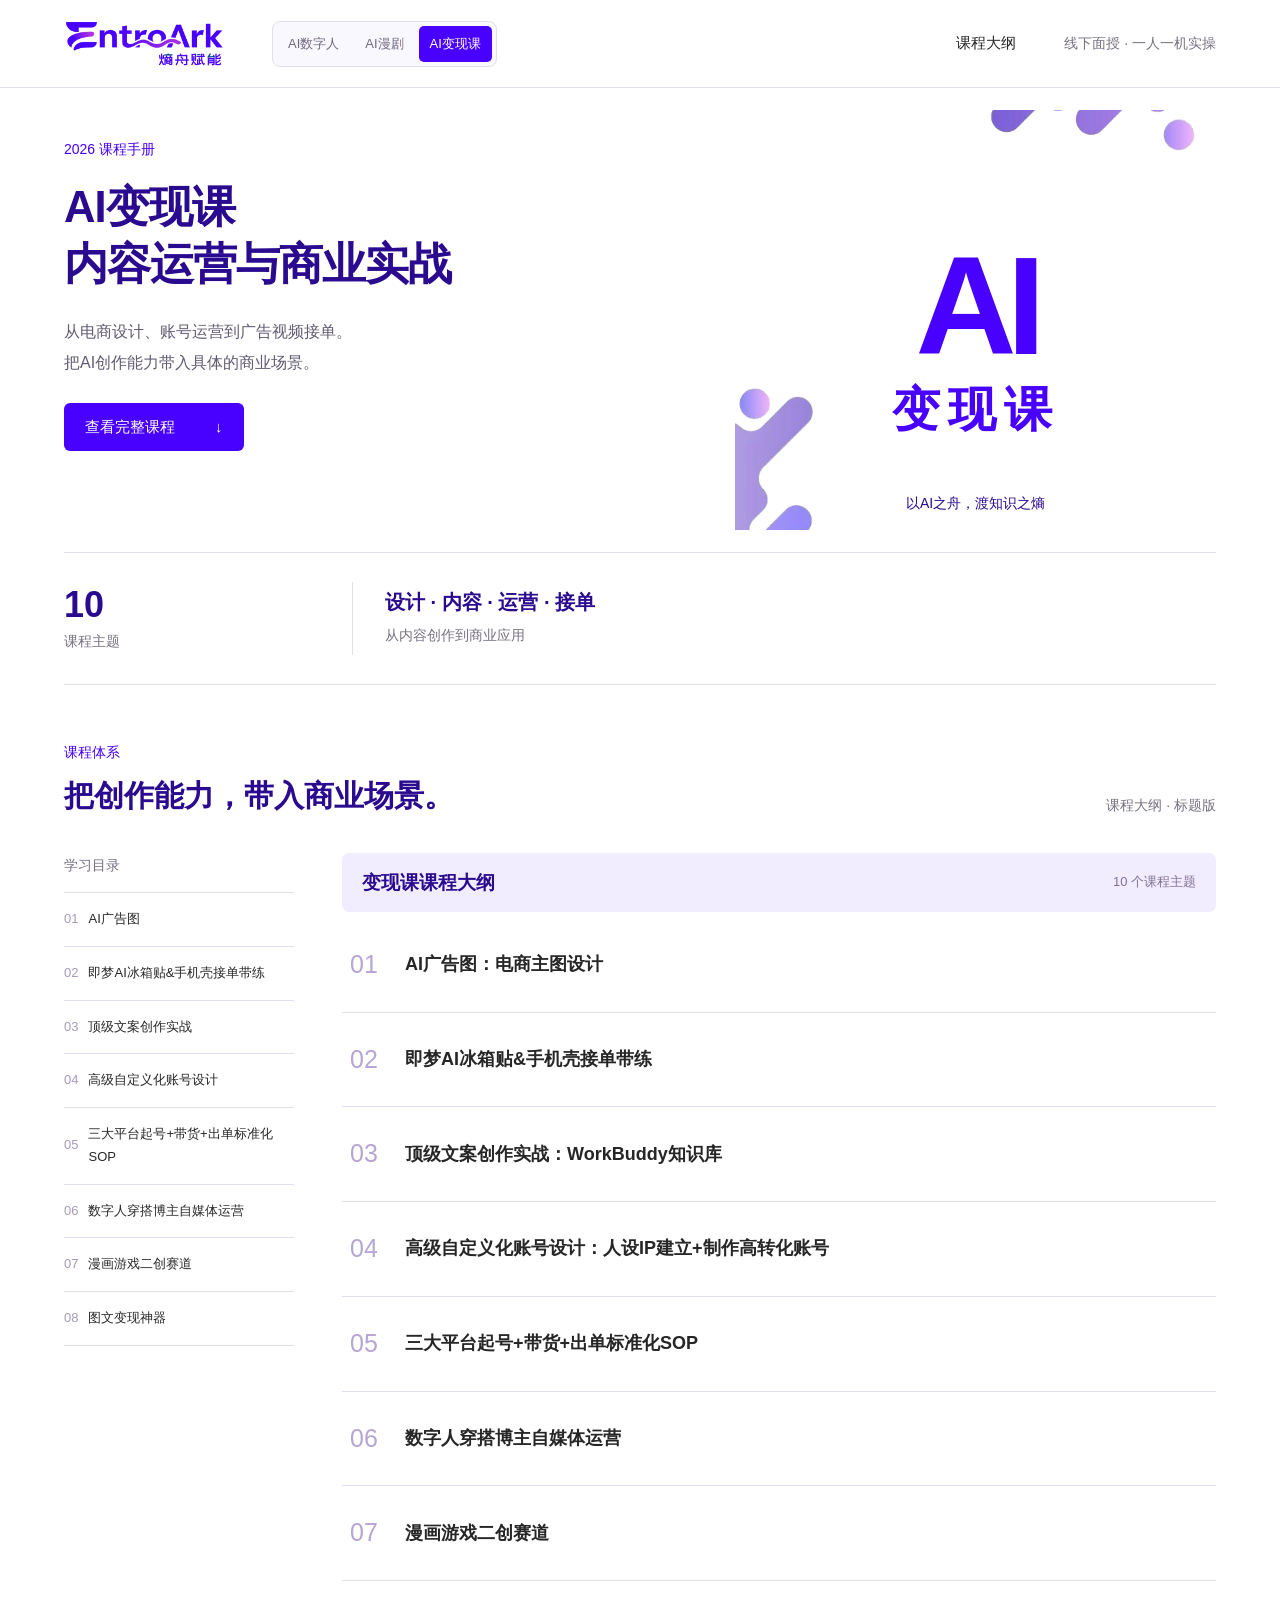
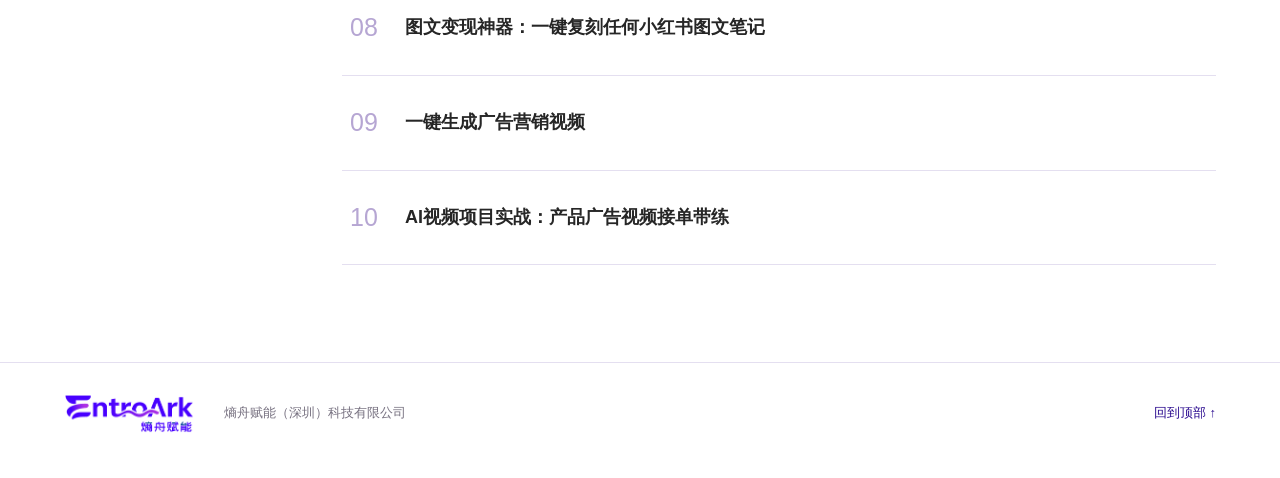
==== bianxian.html @ c5e10d97 "Add AI monetization course outline and navigation" ====
<!doctype html>
<html lang="zh-CN">
<head>
  <meta charset="utf-8">
  <meta name="viewport" content="width=device-width,initial-scale=1">
  <title>AI变现课课程大纲 · 熵舟赋能</title>
  <meta name="description" content="熵舟赋能AI变现课课程大纲，涵盖电商设计、账号运营、图文内容和广告视频接单实战。">
  <link rel="icon" href="data:image/svg+xml,%3Csvg xmlns='http://www.w3.org/2000/svg' viewBox='0 0 32 32'%3E%3Crect width='32' height='32' rx='8' fill='%234800ff'/%3E%3Cpath d='M8 8h16v4H12v3h10v4H12v3h12v4H8z' fill='white'/%3E%3C/svg%3E">
  <link rel="stylesheet" href="style.css?v=20260918-op">
</head>
<body class="monetize-page">
  <header class="topbar">
    <a class="brand" href="#top" aria-label="熵舟赋能首页"><img src="logo.png" alt="EntroArk 熵舟赋能"></a>
    <nav class="course-switcher" aria-label="课程切换"><a href="index.html">AI数字人</a><a href="manju.html">AI漫剧</a><a href="bianxian.html" aria-current="page">AI变现课</a></nav>
    <nav class="page-nav" aria-label="本页导航"><a href="#curriculum">课程大纲</a></nav>
    <span class="top-note">线下面授 · 一人一机实操</span>
  </header>

  <main id="top">
    <section class="hero">
      <div class="hero-copy">
        <p class="edition">2026 课程手册</p>
        <h1>AI变现课<br>内容运营与商业实战</h1>
        <p class="intro">从电商设计、账号运营到广告视频接单。<br>把AI创作能力带入具体的商业场景。</p>
        <a class="primary" href="#curriculum">查看完整课程 <span aria-hidden="true">↓</span></a>
      </div>
      <div class="hero-art">
        <img src="brand-art.png" alt="" class="art">
        <div class="type-art" aria-hidden="true">AI<span>变现课</span></div>
        <span class="art-caption">以AI之舟，渡知识之熵</span>
      </div>
    </section>

    <div class="facts monetization-facts"><div><b>10</b><span>课程主题</span></div><div class="fact-text"><b>设计 · 内容 · 运营 · 接单</b><span>从内容创作到商业应用</span></div></div>
    <section id="curriculum" class="curriculum">
      <div class="section-title"><div><p class="eyebrow">课程体系</p><h2>把创作能力，带入商业场景。</h2></div><span class="outline-status">课程大纲 · 标题版</span></div>
      <div class="curriculum-layout"><aside><p>学习目录</p><nav aria-label="变现课目录"><a href="#monetize-lesson-1"><span>01</span>AI广告图</a><a href="#monetize-lesson-2"><span>02</span>即梦AI冰箱贴&amp;手机壳接单带练</a><a href="#monetize-lesson-3"><span>03</span>顶级文案创作实战</a><a href="#monetize-lesson-4"><span>04</span>高级自定义化账号设计</a><a href="#monetize-lesson-5"><span>05</span>三大平台起号+带货+出单标准化SOP</a><a href="#monetize-lesson-6"><span>06</span>数字人穿搭博主自媒体运营</a><a href="#monetize-lesson-7"><span>07</span>漫画游戏二创赛道</a><a href="#monetize-lesson-8"><span>08</span>图文变现神器</a><a href="#monetize-lesson-9"><span>09</span>一键生成广告营销视频</a><a href="#monetize-lesson-10"><span>10</span>AI视频项目实战</a></nav><div class="side-note"><b>AI商业应用实战</b><p>电商视觉、自媒体运营、图文与视频内容制作。</p></div></aside>
      <div class="lessons"><section class="course-group"><header class="group-heading"><h3>变现课课程大纲</h3><span>10 个课程主题</span></header><article class="lesson title-lesson" id="monetize-lesson-1"><span class="lesson-number">01</span><h3>AI广告图：电商主图设计</h3></article><article class="lesson title-lesson" id="monetize-lesson-2"><span class="lesson-number">02</span><h3>即梦AI冰箱贴&amp;手机壳接单带练</h3></article><article class="lesson title-lesson" id="monetize-lesson-3"><span class="lesson-number">03</span><h3>顶级文案创作实战：WorkBuddy知识库</h3></article><article class="lesson title-lesson" id="monetize-lesson-4"><span class="lesson-number">04</span><h3>高级自定义化账号设计：人设IP建立+制作高转化账号</h3></article><article class="lesson title-lesson" id="monetize-lesson-5"><span class="lesson-number">05</span><h3>三大平台起号+带货+出单标准化SOP</h3></article><article class="lesson title-lesson" id="monetize-lesson-6"><span class="lesson-number">06</span><h3>数字人穿搭博主自媒体运营</h3></article><article class="lesson title-lesson" id="monetize-lesson-7"><span class="lesson-number">07</span><h3>漫画游戏二创赛道</h3></article><article class="lesson title-lesson" id="monetize-lesson-8"><span class="lesson-number">08</span><h3>图文变现神器：一键复刻任何小红书图文笔记</h3></article><article class="lesson title-lesson" id="monetize-lesson-9"><span class="lesson-number">09</span><h3>一键生成广告营销视频</h3></article><article class="lesson title-lesson" id="monetize-lesson-10"><span class="lesson-number">10</span><h3>AI视频项目实战：产品广告视频接单带练</h3></article></section></div></div>
    </section>
  </main>

  <footer><img src="logo.png" alt="熵舟赋能"><p>熵舟赋能（深圳）科技有限公司</p><a href="#top">回到顶部 ↑</a></footer>
<script src="manju.js?v=20260920-20"></script>
</body>
</html>
---- style.css ----
:root{--purple:#4800ff;--ink:#2a0a8f;--text:#262626;--muted:#777180;--line:#e4dff0;--pale:#faf8ff;--soft:#f1edff}
*{box-sizing:border-box}
html{scroll-behavior:smooth;scroll-padding-top:100px}
body{margin:0;color:var(--text);font:16px/1.75 'Microsoft YaHei','PingFang SC',sans-serif;background:#fff}
a{color:inherit;text-decoration:none}
button{font:inherit;cursor:pointer}
a:focus-visible,button:focus-visible,summary:focus-visible{outline:3px solid #8a5cff;outline-offset:5px}
.topbar{height:88px;display:flex;align-items:center;gap:48px;padding:0 max(5vw,24px);border-bottom:1px solid var(--line);background:white}
.brand img{width:160px;display:block}
.topbar nav{display:flex;font-size:15px}
.topbar nav a:hover{color:var(--purple)}
.topbar .course-switcher{gap:4px;padding:4px;border:1px solid var(--line);border-radius:8px;background:var(--pale)}
.topbar .course-switcher a{padding:5px 11px;border-radius:5px;color:#71677e;font-size:13px;line-height:1.5;white-space:nowrap}
.topbar .course-switcher a[aria-current="page"]{background:var(--purple);color:#fff}
.topbar .course-switcher a[aria-current="page"]:hover{color:#fff;background:var(--ink)}
.topbar .page-nav{gap:26px;margin-left:auto}
.top-note{color:var(--muted);font-size:14px}
main,footer{max-width:1440px;margin:auto}
.hero{display:grid;grid-template-columns:1.3fr 1fr;min-height:465px;margin:0 5%;border-bottom:1px solid var(--line)}
.hero-copy{padding:49px 0 42px;position:relative;z-index:1}
.edition{color:var(--purple);margin:0 0 17px;font-size:14px}
.hero h1{font-size:clamp(32px,3.4vw,51px);line-height:1.32;letter-spacing:-1px;color:var(--ink);margin:0 0 24px;font-weight:800}
.intro{color:#625b71;line-height:1.9;margin-bottom:25px}
.primary{display:inline-flex;align-items:center;gap:40px;background:var(--purple);color:white;padding:11px 21px;border-radius:6px;font-size:15px}
.primary:hover{background:var(--ink)}
.hero-art{position:relative;overflow:hidden;margin:22px 0 22px 20px;background:white}
.art{width:100%;height:100%;position:absolute;object-fit:cover;object-position:center 35%;opacity:.65}
.type-art{position:absolute;inset:30px 0 0;display:flex;flex-direction:column;align-items:center;justify-content:center;font-size:140px;line-height:.98;font-weight:900;color:var(--purple);letter-spacing:-10px}
.type-art span{font-size:48px;letter-spacing:8px;margin-top:12px}
.art-caption{position:absolute;bottom:15px;left:0;right:0;text-align:center;color:var(--ink);font-size:14px}
.facts{margin:0 5%;padding:29px 0;display:grid;grid-template-columns:1fr 1fr 1fr 2fr;border-bottom:1px solid var(--line)}
.facts>div{padding-left:32px;border-left:1px solid var(--line)}
.facts>div:first-child{padding-left:0;border:0}
.facts b{display:block;color:var(--ink);font-size:36px;line-height:1.25}
.facts b small{font-size:14px;font-weight:400;margin-left:7px}
.facts span{color:var(--muted);font-size:14px}
.facts .fact-text{display:flex;flex-direction:column;justify-content:center}
.facts .fact-text b{font-size:20px;margin-bottom:8px}
.curriculum{padding:55px 5% 65px}
.section-title{display:flex;justify-content:space-between;align-items:flex-end;margin-bottom:35px;gap:20px}
.eyebrow{font-size:14px;color:var(--purple);margin:0 0 8px}
h2{font-size:30px;line-height:1.5;margin:0;color:var(--ink)}
#expand{background:#fff;border:1px solid #d6cbe8;border-radius:6px;font-size:14px;color:var(--ink);padding:9px 16px;white-space:nowrap}
.curriculum-layout{display:grid;grid-template-columns:230px 1fr;gap:48px}
aside{align-self:start;position:sticky;top:30px}
aside>p{font-size:14px;color:var(--muted);margin:0 0 15px}
aside nav{display:flex;flex-direction:column;border-top:1px solid var(--line)}
aside nav a{display:flex;align-items:center;gap:14px;padding:15px 0;border-bottom:1px solid var(--line);font-size:15px}
aside nav a span{font-size:13px;color:#a69ab8}
aside nav a small{margin-left:auto;color:#8b809b;font-size:12px}
aside nav a:hover,aside nav a.active{color:var(--purple)}
.side-note{margin-top:30px;background:var(--pale);padding:20px;border-left:3px solid #c9b8ff}
.side-note b{font-size:14px;color:var(--ink)}
.side-note p{font-size:14px;color:var(--muted);margin:8px 0 0}
.course-group{margin-bottom:32px;scroll-margin-top:24px}
.group-heading{display:flex;align-items:center;justify-content:space-between;gap:15px;padding:13px 20px;background:var(--soft);border-radius:7px;margin-bottom:6px}
.group-heading h3{font-size:19px;color:var(--ink);margin:0}
.group-heading>span{font-size:13px;color:#817392}
.lesson{border-bottom:1px solid var(--line)}
summary{display:flex;align-items:center;gap:20px;list-style:none;cursor:pointer;padding:23px 8px}
summary::-webkit-details-marker{display:none}
.lesson-number{font-size:25px;color:#b6a6d3;font-weight:500;min-width:35px}
.lesson-heading{flex:1}
.lesson-heading small{display:block;color:#82798e;font-size:12px;line-height:1.3;margin-bottom:6px}
.lesson-heading strong{font-size:18px;font-weight:600;line-height:1.5}
.duration{font-size:13px;color:#8c8297;white-space:nowrap}
.plus{position:relative;width:18px;height:18px;margin-left:8px;flex-shrink:0}
.plus:before,.plus:after{content:'';position:absolute;background:var(--purple);top:8px;left:3px;width:12px;height:1.5px}
.plus:after{transform:rotate(90deg)}
details[open] .plus:after{transform:rotate(0)}
details[open] .lesson-heading strong,summary:hover .lesson-heading strong{color:var(--purple)}
.lesson-body{padding:0 20px 25px 64px;display:grid;grid-template-columns:1.25fr 1fr;gap:30px}
.lesson-body h4{font-size:14px;color:var(--ink);margin:0 0 10px}
.lesson-body ul{margin:0;padding-left:18px;color:#696172;font-size:15px}
.lesson-body li{margin-bottom:5px}
.lesson-body li::marker{color:#baa8dd}
.practice{border-left:1px solid var(--line);padding-left:24px}
.practice p{font-size:15px;color:#696172;margin:0}
.output{margin-top:20px;background:var(--pale);padding:14px 16px;border-radius:4px}
.output h4{margin-bottom:5px}
.outcomes{margin:0 5% 65px;background:var(--ink);color:white;display:grid;grid-template-columns:1fr 1fr;gap:40px;padding:46px;border-radius:9px}
.outcomes h2{color:white}
.outcomes .eyebrow{color:#c9b8ff}
.outcomes>div>p:last-child{color:#d3c6ef;max-width:330px;font-size:15px}
.outcome-list>div{display:flex;align-items:flex-start;gap:20px;padding:17px 0;border-bottom:1px solid #6046a6}
.outcome-list>div:first-child{padding-top:0}
.outcome-list>div:last-child{border:0}
.outcome-list span{color:#b6a0ed;font-size:14px;padding-top:3px}
.outcome-list p{margin:0}
.outcome-list strong{display:block;font-size:18px;font-weight:500}
.outcome-list small{display:block;font-size:14px;color:#d3c6ef;margin-top:5px}
footer{padding:26px 5% 40px;border-top:1px solid var(--line);display:flex;align-items:center;gap:30px;font-size:13px;color:var(--muted)}
footer img{width:130px}
footer a{margin-left:auto;color:var(--ink)}
@media(min-width:1600px){.hero h1{font-size:51px}
}
@media(max-width:900px){.top-note{display:none}
.hero{grid-template-columns:1.5fr 1fr}
.type-art{font-size:110px}
.type-art span{font-size:32px}
.curriculum-layout{grid-template-columns:180px 1fr;gap:24px}
.lesson-body{grid-template-columns:1fr;padding-left:20px;gap:22px}
.practice{border-left:0;padding-left:0}
.facts .fact-text b{font-size:16px}
.outcomes{padding:30px;gap:25px}
}
@media(max-width:640px){.topbar{height:72px;padding:0 20px;gap:15px}
.brand img{width:122px}
.topbar .page-nav{display:none}
.topbar .course-switcher{margin-left:auto}
.topbar .course-switcher a{padding:5px 8px;font-size:12px}
.hero{display:block;min-height:auto;margin:0 20px}
.hero-copy{padding:32px 0}
.hero h1{font-size:32px;letter-spacing:-.5px}
.intro{font-size:14px}
.hero-art{display:none}
.facts{margin:0 20px;grid-template-columns:repeat(3,1fr);padding:22px 0;gap:20px 0}
.facts>div{padding-left:18px}
.facts b{font-size:30px}
.facts>div.fact-text{grid-column:1/-1;border:0;padding:12px 0 0;border-top:1px solid var(--line)}
.curriculum{padding:35px 20px}
.section-title{align-items:flex-start;gap:15px}
.section-title h2{font-size:23px}
#expand{font-size:12px;padding:7px 9px;margin-top:35px}
.curriculum-layout{display:block}
aside{position:static;margin-bottom:25px}
aside>p,.side-note{display:none}
aside nav{display:flex;flex-direction:row;overflow-x:auto;gap:16px;padding-bottom:6px}
aside nav a{white-space:nowrap;gap:5px;font-size:13px;padding:10px 0}
aside nav a small{display:none}
.group-heading{padding:12px}
.group-heading h3{font-size:17px}
.group-heading>span{font-size:12px}
summary{gap:12px;padding:20px 1px}
.lesson-number{font-size:21px;min-width:26px}
.lesson-heading strong{font-size:16px}
.duration{display:none}
.lesson-body{padding:0 8px 23px 38px}
.outcomes{margin:0 20px 35px;display:block;padding:26px}
.outcomes h2{font-size:27px}
.outcome-list{margin-top:30px}
footer{padding:25px 20px;flex-wrap:wrap;gap:12px}
footer p{font-size:12px}
footer a{font-size:12px}
footer img{width:110px}
}
@media(prefers-reduced-motion:reduce){html{scroll-behavior:auto}
}
@media print{.topbar nav,.top-note,#expand,aside,.primary,footer a{display:none}
.hero-art{display:none}
.hero{display:block;min-height:auto}
.hero-copy{padding:20px 0}
.hero h1{font-size:30px}
.curriculum-layout{display:block}
.lesson{break-inside:avoid}
.lesson-body{display:grid}
.outcomes{break-inside:avoid}
.curriculum{padding-top:25px}
}

#lesson-13[open]{margin:16px 0 28px;border:1px solid #d9ccf5;background:#fcfbff;box-shadow:0 18px 50px rgba(42,10,143,.08)}
#lesson-13>summary{padding-left:18px;padding-right:18px;background:#f3efff}
.mv-lesson-body{display:block;padding:0 18px 30px}
.mv-feature{display:grid;grid-template-columns:minmax(0,1.45fr) minmax(280px,.75fr);min-height:430px;background:#160b20;color:#fff;overflow:hidden}
.mv-scene{position:relative;min-height:430px;overflow:hidden;background:#09070a}
.mv-stage{width:100%;height:100%;position:absolute;inset:0;object-fit:cover;object-position:center}
.mv-scene:after{content:'';position:absolute;inset:0;background:linear-gradient(90deg,transparent 62%,#160b20 100%)}
.mv-singer{position:absolute;z-index:2;right:4%;bottom:0;width:31%;margin:0;border:1px solid rgba(224,184,92,.75);background:#221127;box-shadow:0 22px 45px rgba(0,0,0,.38)}
.mv-singer img{display:block;width:100%;aspect-ratio:2/3;object-fit:cover;object-position:center 25%}
.mv-singer figcaption{padding:8px 10px;color:#eed9a2;font-size:12px;line-height:1.4}
.mv-feature-copy{display:flex;flex-direction:column;justify-content:center;padding:42px 34px 38px}
.mv-kicker{margin:0 0 12px;color:#e0b85c;font-size:13px}
.mv-feature-copy h4{margin:0 0 18px;color:#fff;font:700 clamp(23px,2.4vw,34px)/1.42 'Microsoft YaHei','PingFang SC',sans-serif}
.mv-feature-copy>p:not(.mv-kicker){margin:0 0 25px;color:#d8cfdc;line-height:1.8}
.mv-goal-grid{display:grid;grid-template-columns:1fr 1fr;border-top:1px solid #4a354f;border-left:1px solid #4a354f}
.mv-goal-grid span{padding:12px;border-right:1px solid #4a354f;border-bottom:1px solid #4a354f;color:#cbbfce;font-size:13px;line-height:1.5}
.mv-goal-grid b{display:block;color:#fff;font-size:14px}
.mv-block{padding:34px 0;border-bottom:1px solid var(--line)}
.mv-block-title{display:flex;align-items:flex-start;gap:18px;margin-bottom:24px}
.mv-block-title>span{min-width:43px;color:#a58732;font:700 15px/1.3 Georgia,serif;border-top:2px solid #c5a248;padding-top:8px}
.mv-block-title h4{margin:0 0 5px;color:var(--ink);font-size:21px}
.mv-block-title p{margin:0;color:#7b7183;font-size:14px}
.mv-video-card{display:grid;grid-template-columns:minmax(0,1.45fr) minmax(280px,.55fr);overflow:hidden;border:1px solid #3a243e;background:#120c16;box-shadow:0 20px 48px rgba(40,12,38,.16)}
.mv-video-frame{position:relative;aspect-ratio:7/4;background:#050406;overflow:hidden}
.mv-video-frame video{display:block;width:100%;height:100%;object-fit:contain;background:#050406}
.mv-video-frame video:focus-visible{outline:3px solid #e0b85c;outline-offset:-5px}
.mv-video-duration{position:absolute;top:14px;right:14px;padding:6px 9px;border:1px solid rgba(238,217,162,.45);background:rgba(16,9,18,.78);color:#f4ddaa;font:700 11px/1 Georgia,serif;letter-spacing:.08em;pointer-events:none}
.mv-video-notes{display:flex;flex-direction:column;justify-content:center;padding:30px 26px 28px;border-left:1px solid #3a243e;background:linear-gradient(145deg,#251128,#130d17)}
.mv-video-eyebrow{margin:0 0 12px;color:#d6ad53;font-size:11px;font-weight:700;letter-spacing:.16em}
.mv-video-notes h5{margin:0 0 14px;color:#fff;font:700 28px/1.25 Georgia,'Songti SC',serif}
.mv-video-notes>p:not(.mv-video-eyebrow){margin:0;color:#d9cedb;font-size:14px;line-height:1.75}
.mv-video-notes ul{margin:18px 0 0;padding:16px 0 0 18px;border-top:1px solid #4a354f;color:#cdbfce;font-size:13px;line-height:1.75}
.mv-steps{display:grid;grid-template-columns:repeat(3,1fr);margin:0;padding:0;border-top:1px solid #d9ccf5;border-left:1px solid #d9ccf5;list-style:none}
.mv-steps li{display:flex;gap:12px;padding:17px 16px;border-right:1px solid #d9ccf5;border-bottom:1px solid #d9ccf5;background:#fff}
.mv-steps b{color:#4800ff;white-space:nowrap;font-size:14px}
.mv-steps span{font-size:14px;color:#5f5667;line-height:1.65}
.mv-asset-grid{display:grid;grid-template-columns:1.25fr .75fr;gap:18px}
.mv-music-card{display:grid;grid-template-columns:220px 1fr;border:1px solid #d9ccf5;background:#fff}
.mv-music-card img{width:100%;height:100%;min-height:260px;object-fit:cover;object-position:center}
.mv-music-card>div{padding:24px}
.mv-music-card h5,.mv-prompt-card h5{margin:0 0 9px;color:var(--ink);font-size:17px}
.mv-music-card p,.mv-prompt-card p{margin:0;color:#625968;font-size:14px;line-height:1.78}
.mv-music-card ul{margin:14px 0 0;padding-left:19px;color:#6d6373;font-size:13px;line-height:1.7}
.mv-prompt-card{padding:24px;background:#2b0d22;color:#fff;border-top:4px solid #c8a24d}
.mv-prompt-card h5{color:#f4ddaa}
.mv-prompt-card h5:not(:first-child){margin-top:25px}
.mv-prompt-card p{color:#e4d7e2}
.mv-prompt-card b{color:#fff}
.mv-links{display:grid;grid-template-columns:repeat(4,1fr);border-top:1px solid #d9ccf5;border-left:1px solid #d9ccf5;margin-bottom:22px}
.mv-links a{padding:15px;border-right:1px solid #d9ccf5;border-bottom:1px solid #d9ccf5;background:#fff}
.mv-links a:hover{background:#f4f0ff}
.mv-links b{display:block;color:var(--ink);font-size:14px}
.mv-links span{display:block;margin-top:4px;color:#82778a;font-size:12px}
.mv-model-wrap{overflow-x:auto;border:1px solid #ded5eb;background:#fff}
.mv-model-table{width:100%;border-collapse:collapse;min-width:690px;font-size:13px}
.mv-model-table th,.mv-model-table td{padding:12px 14px;text-align:left;border-bottom:1px solid #eee8f5}
.mv-model-table th{color:#fff;background:#2a0a8f;font-weight:500}
.mv-model-table td:first-child{color:#2a0a8f;font-weight:600}
.mv-model-table tr:last-child td{border-bottom:0}
.mv-prompt-list{border-top:1px solid #d7c9ed}
.mv-shot-card{border-bottom:1px solid #d7c9ed;background:#fff}
.mv-shot-card>summary{display:flex;align-items:center;justify-content:space-between;gap:18px;padding:15px 14px;min-height:54px}
.mv-shot-card>summary:hover{background:#f7f3ff}
.mv-shot-title{color:#35283f;font-size:14px;font-weight:600}
.mv-shot-plus{position:relative;width:18px;height:18px;flex:0 0 18px}
.mv-shot-plus:before,.mv-shot-plus:after{content:'';position:absolute;left:3px;top:8px;width:12px;height:1.5px;background:#4800ff}
.mv-shot-plus:after{transform:rotate(90deg)}
.mv-shot-card[open] .mv-shot-plus:after{transform:none}
.mv-shot-card[open]>summary{background:#2a0a8f}
.mv-shot-card[open] .mv-shot-title{color:#fff}
.mv-shot-card[open] .mv-shot-plus:before,.mv-shot-card[open] .mv-shot-plus:after{background:#fff}
.mv-shot-content{position:relative;padding:16px;background:#151119}
.mv-shot-content pre{margin:0;padding:42px 18px 20px;max-height:540px;overflow:auto;color:#e7dfeb;background:#151119;font:13px/1.7 Consolas,'SFMono-Regular',monospace;white-space:pre-wrap;overflow-wrap:anywhere}
.mv-copy{position:absolute;z-index:1;right:18px;top:14px;border:1px solid #725b7c;background:#2c2431;color:#fff;padding:6px 10px;font-size:12px}
.mv-copy:hover{background:#4800ff}
.mv-loading{padding:18px;color:#746a7b;background:#fff;margin:0}
.mv-delivery{display:grid;grid-template-columns:1fr 1fr;gap:20px;align-items:start;border-bottom:0;padding-bottom:0}
.mv-delivery>div:first-child{padding:18px;border-left:3px solid #4800ff;background:#f5f1ff}
.mv-delivery h4{font-size:15px;margin:0 0 7px;color:var(--ink)}
.mv-delivery p{margin:0;color:#615768;font-size:14px}
.mv-delivery .output{margin:0;background:#fff5df;border-left:3px solid #c49a35}
.mv-source{grid-column:1/-1;justify-self:end;color:#4800ff;font-size:13px}
.mv-source:hover{text-decoration:underline}

@media(max-width:1000px){
.mv-feature{grid-template-columns:1fr}
.mv-scene{min-height:360px}
.mv-scene:after{background:linear-gradient(0deg,#160b20 0,transparent 30%)}
.mv-feature-copy{padding:28px}
.mv-video-card{grid-template-columns:1fr}
.mv-video-notes{border-left:0;border-top:1px solid #3a243e}
.mv-asset-grid{grid-template-columns:1fr}
.mv-links{grid-template-columns:1fr 1fr}
}
@media(max-width:640px){
#lesson-13[open]{margin:10px -10px 24px}
.mv-lesson-body{padding:0 10px 24px}
.mv-scene{min-height:300px}
.mv-singer{width:36%;right:3%}
.mv-singer figcaption{display:none}
.mv-feature-copy{padding:24px 20px}
.mv-feature-copy h4{font-size:23px}
.mv-goal-grid{grid-template-columns:1fr}
.mv-block{padding:28px 0}
.mv-block-title{gap:12px}
.mv-block-title h4{font-size:19px}
.mv-video-notes{padding:22px 19px}
.mv-video-notes h5{font-size:24px}
.mv-video-duration{top:10px;right:10px}
.mv-steps{grid-template-columns:1fr}
.mv-music-card{grid-template-columns:1fr}
.mv-music-card img{height:165px;min-height:0}
.mv-music-card>div,.mv-prompt-card{padding:19px}
.mv-links{grid-template-columns:1fr}
.mv-shot-card>summary{padding:14px 10px}
.mv-shot-content{padding:10px}
.mv-shot-content pre{padding:44px 6px 12px;font-size:12px;max-height:450px}
.mv-copy{right:12px;top:12px}
.mv-delivery{grid-template-columns:1fr}
.mv-source{grid-column:1}
}
@media print{
#lesson-13[open]{box-shadow:none}
.mv-shot-card{break-inside:avoid}
.mv-shot-content pre{max-height:none}
.mv-copy{display:none}
}

/* Lesson 12 · 风格化热血 Mini OP */
#comic-lesson-12[open]{--op-night:#09101b;--op-panel:#111b2a;--op-blue:#54d9ff;--op-violet:#7866ff;--op-orange:#ff784f;margin:16px 0 28px;border:1px solid #cfd8ed;background:#f8fbff;box-shadow:0 22px 60px rgba(17,39,77,.12)}
#comic-lesson-12>summary{padding-left:18px;padding-right:18px}
#comic-lesson-12[open]>summary{background:linear-gradient(90deg,#eff8ff,#f3efff)}
.op-lesson-body{display:block;padding:0 18px 30px}
.op-feature{position:relative;min-height:500px;overflow:hidden;background:var(--op-night);color:#fff;isolation:isolate}
.op-feature>img{position:absolute;inset:0;width:100%;height:100%;object-fit:cover;object-position:center}
.op-feature-shade{position:absolute;inset:0;background:linear-gradient(90deg,rgba(5,10,19,.96) 0%,rgba(5,10,19,.8) 38%,rgba(5,10,19,.18) 70%,rgba(5,10,19,.03) 100%)}
.op-feature-shade:after{content:'';position:absolute;inset:0;background:linear-gradient(rgba(84,217,255,.08) 1px,transparent 1px),linear-gradient(90deg,rgba(84,217,255,.08) 1px,transparent 1px);background-size:48px 48px;mask-image:linear-gradient(90deg,#000,transparent 66%)}
.op-feature-copy{position:relative;z-index:1;width:min(520px,58%);padding:55px 48px}
.op-kicker,.op-label{margin:0 0 12px;color:var(--op-blue);font-size:11px;font-weight:800;letter-spacing:.18em}
.op-feature-copy h4{margin:0 0 18px;color:#fff;font:900 clamp(34px,4.5vw,58px)/1.05 'Microsoft YaHei','PingFang SC',sans-serif;letter-spacing:-.04em}
.op-feature-copy>p:not(.op-kicker){margin:0;max-width:470px;color:#dbe5f2;font-size:15px;line-height:1.8}
.op-specs{display:grid;grid-template-columns:repeat(4,1fr);margin-top:32px;border-top:1px solid rgba(84,217,255,.3);border-left:1px solid rgba(84,217,255,.3)}
.op-specs span{padding:12px;border-right:1px solid rgba(84,217,255,.3);border-bottom:1px solid rgba(84,217,255,.3);color:#9baabe;font-size:11px;line-height:1.35}
.op-specs b{display:block;margin-bottom:3px;color:#fff;font-size:15px}
.op-block{padding:38px 0;border-bottom:1px solid var(--line)}
.op-block-title{display:flex;align-items:flex-start;gap:18px;margin-bottom:24px}
.op-block-title>span{min-width:51px;padding-top:8px;border-top:2px solid var(--op-blue);color:#3f7f9b;font:800 13px/1.3 Consolas,monospace;letter-spacing:.06em}
.op-block-title h4{margin:0 0 5px;color:var(--ink);font-size:22px}
.op-block-title p{margin:0;color:#748096;font-size:14px}
.op-video-card{display:grid;grid-template-columns:minmax(0,1.45fr) minmax(270px,.55fr);overflow:hidden;border:1px solid #263952;background:var(--op-night);box-shadow:0 22px 50px rgba(9,24,45,.16)}
.op-video-frame{position:relative;aspect-ratio:16/9;background:#03070d}
.op-video-frame video{display:block;width:100%;height:100%;object-fit:contain;background:#03070d}
.op-video-frame video:focus-visible{outline:3px solid var(--op-blue);outline-offset:-5px}
.op-video-frame>span{position:absolute;top:13px;right:13px;padding:5px 9px;border:1px solid rgba(84,217,255,.5);background:rgba(4,10,18,.78);color:#c9f5ff;font:700 11px/1 Consolas,monospace;pointer-events:none}
.op-video-notes{display:flex;flex-direction:column;justify-content:center;padding:30px 27px;border-left:1px solid #263952;background:linear-gradient(145deg,#17283a,#0c1320)}
.op-video-notes h5{margin:0 0 13px;color:#fff;font-size:28px;line-height:1.25}
.op-video-notes>p:not(.op-label){margin:0;color:#cbd6e5;font-size:14px;line-height:1.75}
.op-video-notes ul{margin:18px 0 0;padding:16px 0 0 18px;border-top:1px solid #31445c;color:#aebdd0;font-size:13px;line-height:1.75}
.op-class-flow{display:grid;grid-template-columns:repeat(3,1fr);margin:0;padding:0;border-top:1px solid #d3def0;border-left:1px solid #d3def0;list-style:none}
.op-class-flow li{display:flex;gap:12px;min-height:82px;padding:17px 16px;border-right:1px solid #d3def0;border-bottom:1px solid #d3def0;background:#fff}
.op-class-flow b{color:#265f7a;white-space:nowrap;font:800 13px/1.6 Consolas,monospace}
.op-class-flow span{color:#566175;font-size:14px;line-height:1.65}
.op-term-strip{display:grid;grid-template-columns:repeat(5,1fr);border-top:1px solid #ced9ec;border-left:1px solid #ced9ec}
.op-term-strip span{padding:16px 14px;border-right:1px solid #ced9ec;border-bottom:1px solid #ced9ec;color:#69768b;font-size:12px;background:#fff}
.op-term-strip b{display:block;margin-bottom:5px;color:#14233a;font:900 18px/1 Consolas,monospace}
.op-traits{display:grid;grid-template-columns:repeat(4,1fr);margin-top:18px;border-top:1px solid #d6dfed;border-left:1px solid #d6dfed}
.op-traits article{position:relative;min-height:154px;padding:21px 18px;border-right:1px solid #d6dfed;border-bottom:1px solid #d6dfed;background:#fff}
.op-traits article:first-child,.op-traits article:last-child{grid-column:span 2;background:linear-gradient(135deg,#f1fbff,#f5f2ff)}
.op-traits article>b{position:absolute;top:16px;right:16px;color:#c1ccdc;font:700 12px/1 Consolas,monospace}
.op-traits h5{margin:0 0 9px;color:#17263e;font-size:16px}
.op-traits p{margin:0;color:#667286;font-size:13px;line-height:1.7}
.op-world-lead{display:grid;grid-template-columns:1.15fr .85fr;gap:0;border:1px solid #263952;background:var(--op-night);color:#fff}
.op-world-lead>div{padding:29px 30px;background:linear-gradient(130deg,#0d1827,#14283b)}
.op-world-lead h5{margin:0 0 12px;color:#fff;font-size:25px}
.op-world-lead p:not(.op-label){margin:0;color:#cbd7e6;font-size:14px;line-height:1.8}
.op-world-lead ul{margin:0;padding:27px 26px 27px 44px;border-left:1px solid #263952;color:#b7c6d8;font-size:13px;line-height:1.85}
.op-world-lead li::marker{color:var(--op-blue)}
.op-gallery{display:grid;grid-template-columns:1.2fr 1fr 1fr;gap:12px;margin-top:12px}
.op-gallery figure{position:relative;min-width:0;margin:0;overflow:hidden;background:#09101b}
.op-gallery img{display:block;width:100%;aspect-ratio:16/10;object-fit:cover;transition:transform .35s ease}
.op-gallery figure:hover img{transform:scale(1.025)}
.op-gallery figcaption{position:absolute;left:0;right:0;bottom:0;padding:30px 15px 13px;background:linear-gradient(transparent,rgba(3,8,15,.92));color:#fff}
.op-gallery figcaption b{display:block;font-size:14px}
.op-gallery figcaption span{display:block;margin-top:3px;color:#bcd0df;font-size:11px}
.op-asset-check{display:grid;grid-template-columns:repeat(4,1fr);margin-top:12px;border-top:1px solid #d4deed;border-left:1px solid #d4deed}
.op-asset-check span{padding:15px 14px;border-right:1px solid #d4deed;border-bottom:1px solid #d4deed;color:#6d788c;font-size:12px;background:#fff}
.op-asset-check b{display:block;margin-bottom:5px;color:#253550;font-size:13px}
.op-prompt-map{display:grid;grid-template-columns:repeat(4,1fr);border-top:1px solid #cdd9eb;border-left:1px solid #cdd9eb}
.op-prompt-map span{position:relative;min-height:117px;padding:18px 16px;border-right:1px solid #cdd9eb;border-bottom:1px solid #cdd9eb;background:#fff}
.op-prompt-map span:nth-child(5),.op-prompt-map span:nth-child(6),.op-prompt-map span:nth-child(7){grid-column:span 1}
.op-prompt-map span:nth-child(5){grid-column:2/3}
.op-prompt-map i{position:absolute;right:13px;top:13px;color:#c1cddd;font:700 11px/1 Consolas,monospace;font-style:normal}
.op-prompt-map b{display:block;margin-bottom:8px;padding-right:25px;color:#20324e;font-size:14px}
.op-prompt-map small{display:block;color:#6f7c90;font-size:12px;line-height:1.55}
.op-question{display:flex;align-items:center;gap:0;margin:16px 0 0;padding:0;border:1px solid #283c57;background:var(--op-night);color:#fff}
.op-question b{align-self:stretch;display:flex;align-items:center;padding:15px 18px;background:linear-gradient(135deg,#16485c,#27346a);font-size:13px}
.op-question span{flex:1;padding:15px 12px;border-left:1px solid #283c57;color:#c4d2e3;font-size:12px;text-align:center}
.op-timeline{border-top:1px solid #ccd8e9}
.op-shot{border-bottom:1px solid #ccd8e9;background:#fff}
.op-shot>summary{display:grid;grid-template-columns:105px 1fr 22px;gap:14px;align-items:center;min-height:58px;padding:14px 16px}
.op-shot>summary:hover{background:#f0f8ff}
.op-time{color:#287490;font:800 12px/1 Consolas,monospace}
.op-shot>summary strong{color:#26364e;font-size:14px}
.op-shot-plus{position:relative;width:18px;height:18px}
.op-shot-plus:before,.op-shot-plus:after{content:'';position:absolute;left:3px;top:8px;width:12px;height:1.5px;background:#1e6884}
.op-shot-plus:after{transform:rotate(90deg)}
.op-shot[open]>summary{background:linear-gradient(90deg,#12243a,#152f45);color:#fff}
.op-shot[open] .op-time,.op-shot[open]>summary strong{color:#fff}
.op-shot[open] .op-shot-plus:before,.op-shot[open] .op-shot-plus:after{background:var(--op-blue)}
.op-shot[open] .op-shot-plus:after{transform:none}
.op-shot-grid{display:grid;grid-template-columns:repeat(4,1fr);border-top:1px solid #2b4059;background:#0e1724}
.op-shot-grid p{margin:0;padding:17px 15px;border-right:1px solid #2b4059;color:#aebdd0;font-size:12px;line-height:1.65}
.op-shot-grid p:last-child{border-right:0}
.op-shot-grid b{display:block;margin-bottom:6px;color:#effaff;font-size:12px}
.op-action{border-bottom:0}
.op-formula{display:flex;align-items:center;justify-content:space-between;gap:7px;padding:22px 20px;background:linear-gradient(120deg,#09111d,#162b3f);color:#fff;overflow-x:auto}
.op-formula span{flex:0 0 auto;padding:8px 11px;border:1px solid #38516b;color:#dff8ff;font-size:12px;white-space:nowrap}
.op-formula i{color:var(--op-blue);font-style:normal}
.op-example{margin-top:12px;padding:22px 24px;border-left:4px solid var(--op-orange);background:#fff3ee}
.op-example p:last-child{margin:0;color:#5c5863;font-size:14px;line-height:1.8}
.op-example .op-label{color:#bb4f2d}
.op-delivery{display:grid;grid-template-columns:1fr 1fr;gap:18px;padding-top:34px;align-items:start}
.op-delivery>div:first-child{padding:18px;border-left:3px solid #397fa0;background:#edf8ff}
.op-delivery h4{margin:0 0 7px;color:var(--ink);font-size:15px}
.op-delivery p{margin:0;color:#5e6879;font-size:14px}
.op-delivery .output{margin:0;border-left:3px solid var(--op-orange);background:#fff3ee}
.op-delivery>a{grid-column:1/-1;justify-self:end;color:#286c88;font-size:13px}
.op-delivery>a:hover{text-decoration:underline}

@media(max-width:1000px){
.op-feature{min-height:450px}
.op-feature-copy{width:68%;padding:42px 34px}
.op-video-card{grid-template-columns:1fr}
.op-video-notes{border-left:0;border-top:1px solid #263952}
.op-term-strip{grid-template-columns:repeat(3,1fr)}
.op-traits{grid-template-columns:repeat(2,1fr)}
.op-traits article:first-child,.op-traits article:last-child{grid-column:span 1}
.op-prompt-map{grid-template-columns:repeat(3,1fr)}
.op-prompt-map span:nth-child(5){grid-column:auto}
.op-question{display:grid;grid-template-columns:repeat(2,1fr)}
.op-question b{grid-column:1/-1;justify-content:center}
.op-question span{border-top:1px solid #283c57}
.op-gallery{grid-template-columns:1fr 1fr}
.op-gallery figure:first-child{grid-column:1/-1}
.op-asset-check{grid-template-columns:repeat(2,1fr)}
.op-shot-grid{grid-template-columns:1fr 1fr}
.op-shot-grid p:nth-child(2){border-right:0}
.op-shot-grid p:nth-child(-n+2){border-bottom:1px solid #2b4059}
}
@media(max-width:640px){
#comic-lesson-12[open]{margin:10px -10px 24px;box-shadow:none}
.op-lesson-body{padding:0 10px 24px}
.op-feature{min-height:520px}
.op-feature>img{object-position:66% center}
.op-feature-shade{background:linear-gradient(0deg,rgba(5,10,19,.98) 4%,rgba(5,10,19,.78) 53%,rgba(5,10,19,.08) 100%)}
.op-feature-copy{position:absolute;left:0;right:0;bottom:0;width:auto;padding:28px 20px 23px}
.op-feature-copy h4{font-size:34px}
.op-feature-copy>p:not(.op-kicker){font-size:13px}
.op-specs{margin-top:21px}
.op-block{padding:29px 0}
.op-block-title{gap:12px}
.op-block-title>span{min-width:42px}
.op-block-title h4{font-size:19px}
.op-video-notes{padding:22px 19px}
.op-video-notes h5{font-size:23px}
.op-class-flow,.op-term-strip,.op-traits,.op-world-lead,.op-gallery,.op-asset-check,.op-prompt-map,.op-delivery{grid-template-columns:1fr}
.op-class-flow li{min-height:0}
.op-world-lead ul{border-left:0;border-top:1px solid #263952}
.op-gallery figure:first-child{grid-column:auto}
.op-gallery img{aspect-ratio:16/9}
.op-prompt-map span:nth-child(5){grid-column:auto}
.op-question{grid-template-columns:1fr}
.op-question b{grid-column:auto}
.op-question span{border-left:0}
.op-shot>summary{grid-template-columns:86px 1fr 20px;padding:13px 10px}
.op-shot-grid{grid-template-columns:1fr}
.op-shot-grid p{border-right:0;border-bottom:1px solid #2b4059}
.op-shot-grid p:last-child{border-bottom:0}
.op-formula{justify-content:flex-start}
.op-delivery>a{grid-column:1}
}
@media(prefers-reduced-motion:reduce){.op-gallery img{transition:none}}
@media print{
#comic-lesson-12[open]{box-shadow:none}
.op-shot{break-inside:avoid}
.op-shot-grid{display:grid}
.op-video-card{break-inside:avoid}
}

/* AI变现课：复用课程手册的配色、字号与目录结构 */
.monetization-facts{grid-template-columns:1fr 3fr}
.outline-status{color:var(--muted);font-size:14px}
.title-lesson{display:flex;align-items:center;gap:20px;padding:25px 8px;scroll-margin-top:24px}
.title-lesson h3{margin:0;font-size:18px;line-height:1.6;font-weight:600;overflow-wrap:anywhere}
.monetize-page aside nav a{font-size:13px;gap:10px}
.topbar .course-switcher a{min-height:36px;display:flex;align-items:center}
@media(max-width:1100px){.topbar{gap:22px}.top-note{display:none}}
@media(max-width:640px){.topbar{height:auto;min-height:72px;flex-wrap:wrap;padding:16px 20px;gap:12px}.topbar .brand img{width:130px}.topbar .course-switcher{margin-left:0;max-width:100%}.topbar .course-switcher a{min-height:44px}.monetization-facts{grid-template-columns:1fr 2fr}.monetization-facts .fact-text{grid-column:auto;padding-left:20px;border-left:1px solid var(--line);margin:0}.monetization-facts .fact-text b{font-size:16px}.outline-status{font-size:12px}.title-lesson{gap:12px;padding:21px 0}.title-lesson h3{font-size:16px}}

@media(max-width:640px){.monetize-page .section-title{display:block}.monetize-page .outline-status{display:block;margin-top:10px}.monetize-page .section-title h2{font-size:24px;text-wrap:balance}}
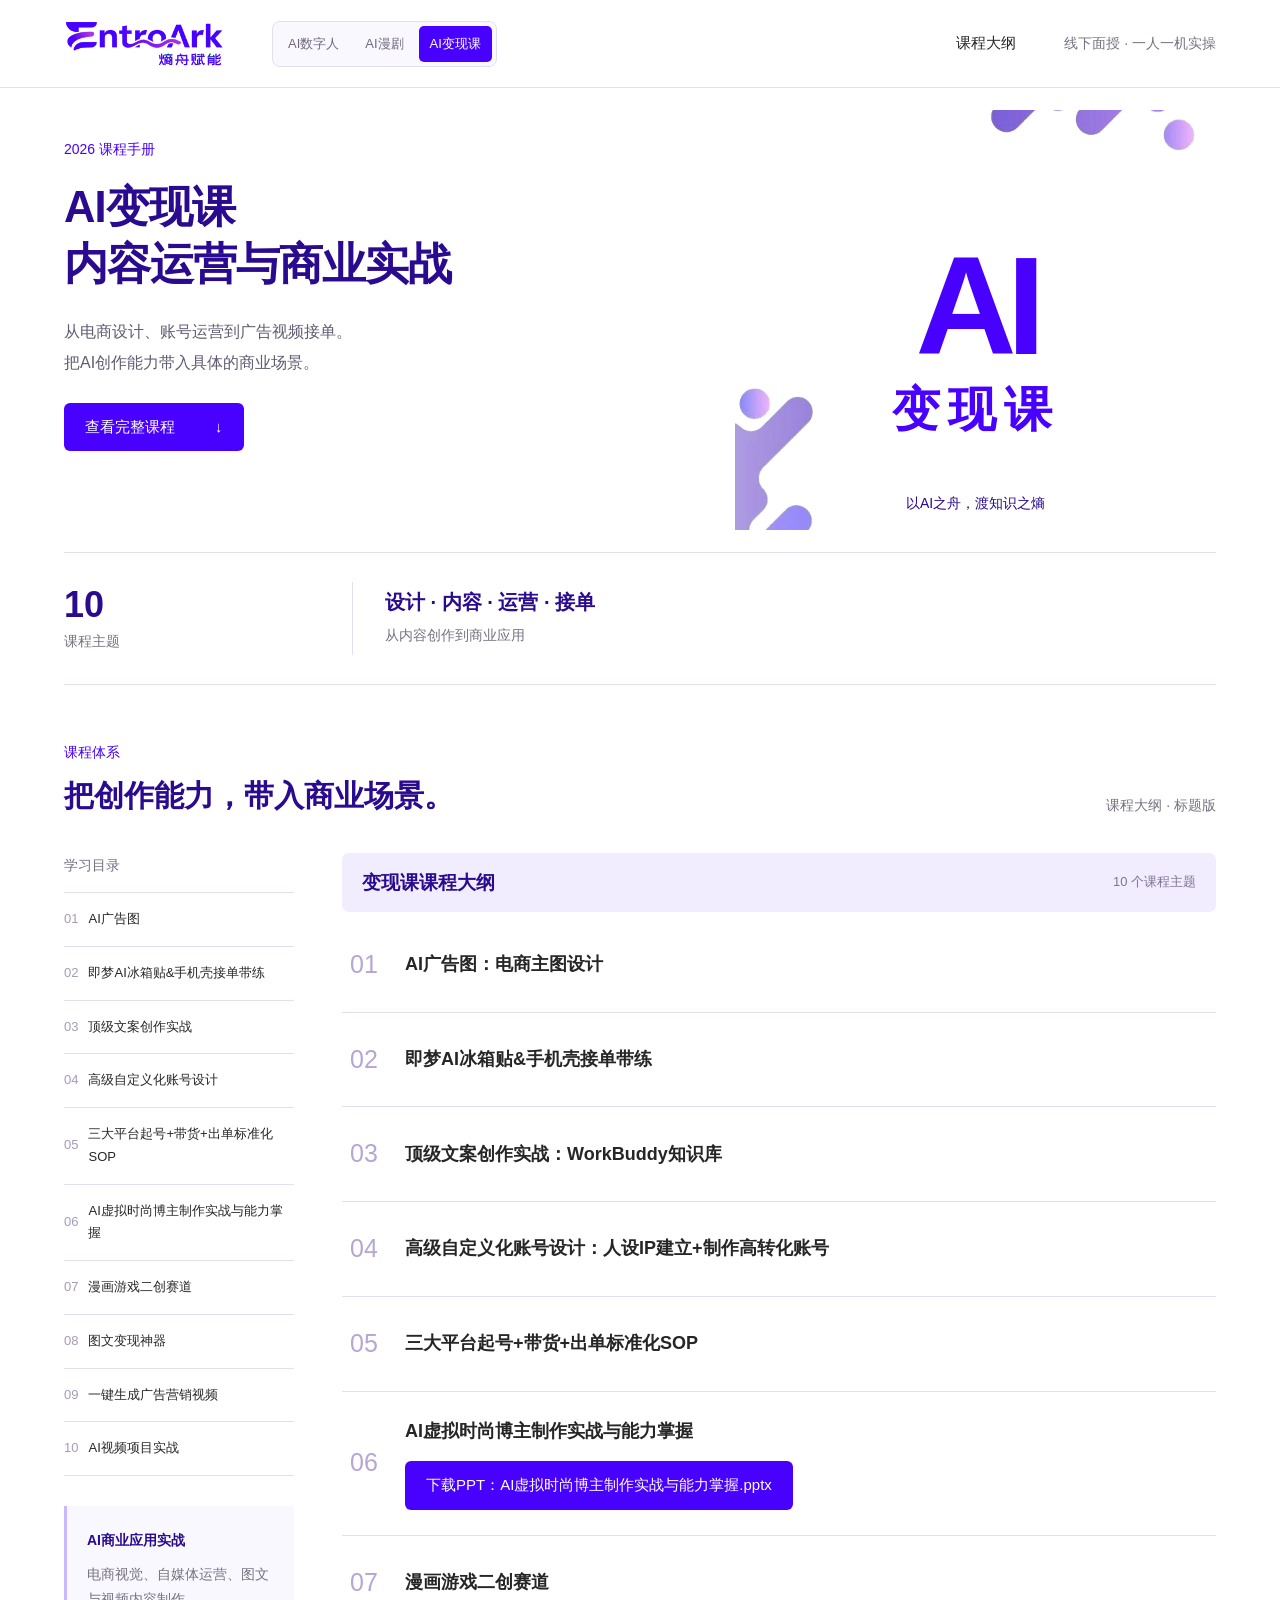
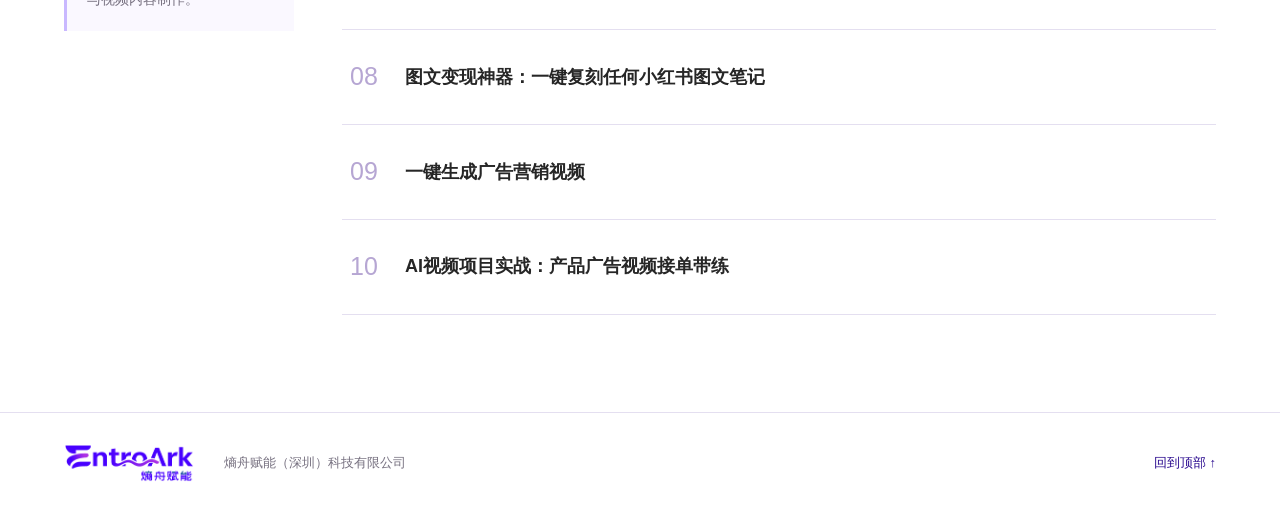
==== commit 419b1260: "Add original PPT download and rename monetization lesson six" ====
--- a/bianxian.html
+++ b/bianxian.html
@@ -34,8 +34,8 @@
     <div class="facts monetization-facts"><div><b>10</b><span>课程主题</span></div><div class="fact-text"><b>设计 · 内容 · 运营 · 接单</b><span>从内容创作到商业应用</span></div></div>
     <section id="curriculum" class="curriculum">
       <div class="section-title"><div><p class="eyebrow">课程体系</p><h2>把创作能力，带入商业场景。</h2></div><span class="outline-status">课程大纲 · 标题版</span></div>
-      <div class="curriculum-layout"><aside><p>学习目录</p><nav aria-label="变现课目录"><a href="#monetize-lesson-1"><span>01</span>AI广告图</a><a href="#monetize-lesson-2"><span>02</span>即梦AI冰箱贴&amp;手机壳接单带练</a><a href="#monetize-lesson-3"><span>03</span>顶级文案创作实战</a><a href="#monetize-lesson-4"><span>04</span>高级自定义化账号设计</a><a href="#monetize-lesson-5"><span>05</span>三大平台起号+带货+出单标准化SOP</a><a href="#monetize-lesson-6"><span>06</span>数字人穿搭博主自媒体运营</a><a href="#monetize-lesson-7"><span>07</span>漫画游戏二创赛道</a><a href="#monetize-lesson-8"><span>08</span>图文变现神器</a><a href="#monetize-lesson-9"><span>09</span>一键生成广告营销视频</a><a href="#monetize-lesson-10"><span>10</span>AI视频项目实战</a></nav><div class="side-note"><b>AI商业应用实战</b><p>电商视觉、自媒体运营、图文与视频内容制作。</p></div></aside>
-      <div class="lessons"><section class="course-group"><header class="group-heading"><h3>变现课课程大纲</h3><span>10 个课程主题</span></header><article class="lesson title-lesson" id="monetize-lesson-1"><span class="lesson-number">01</span><h3>AI广告图：电商主图设计</h3></article><article class="lesson title-lesson" id="monetize-lesson-2"><span class="lesson-number">02</span><h3>即梦AI冰箱贴&amp;手机壳接单带练</h3></article><article class="lesson title-lesson" id="monetize-lesson-3"><span class="lesson-number">03</span><h3>顶级文案创作实战：WorkBuddy知识库</h3></article><article class="lesson title-lesson" id="monetize-lesson-4"><span class="lesson-number">04</span><h3>高级自定义化账号设计：人设IP建立+制作高转化账号</h3></article><article class="lesson title-lesson" id="monetize-lesson-5"><span class="lesson-number">05</span><h3>三大平台起号+带货+出单标准化SOP</h3></article><article class="lesson title-lesson" id="monetize-lesson-6"><span class="lesson-number">06</span><h3>数字人穿搭博主自媒体运营</h3></article><article class="lesson title-lesson" id="monetize-lesson-7"><span class="lesson-number">07</span><h3>漫画游戏二创赛道</h3></article><article class="lesson title-lesson" id="monetize-lesson-8"><span class="lesson-number">08</span><h3>图文变现神器：一键复刻任何小红书图文笔记</h3></article><article class="lesson title-lesson" id="monetize-lesson-9"><span class="lesson-number">09</span><h3>一键生成广告营销视频</h3></article><article class="lesson title-lesson" id="monetize-lesson-10"><span class="lesson-number">10</span><h3>AI视频项目实战：产品广告视频接单带练</h3></article></section></div></div>
+      <div class="curriculum-layout"><aside><p>学习目录</p><nav aria-label="变现课目录"><a href="#monetize-lesson-1"><span>01</span>AI广告图</a><a href="#monetize-lesson-2"><span>02</span>即梦AI冰箱贴&amp;手机壳接单带练</a><a href="#monetize-lesson-3"><span>03</span>顶级文案创作实战</a><a href="#monetize-lesson-4"><span>04</span>高级自定义化账号设计</a><a href="#monetize-lesson-5"><span>05</span>三大平台起号+带货+出单标准化SOP</a><a href="#monetize-lesson-6"><span>06</span>AI虚拟时尚博主制作实战与能力掌握</a><a href="#monetize-lesson-7"><span>07</span>漫画游戏二创赛道</a><a href="#monetize-lesson-8"><span>08</span>图文变现神器</a><a href="#monetize-lesson-9"><span>09</span>一键生成广告营销视频</a><a href="#monetize-lesson-10"><span>10</span>AI视频项目实战</a></nav><div class="side-note"><b>AI商业应用实战</b><p>电商视觉、自媒体运营、图文与视频内容制作。</p></div></aside>
+      <div class="lessons"><section class="course-group"><header class="group-heading"><h3>变现课课程大纲</h3><span>10 个课程主题</span></header><article class="lesson title-lesson" id="monetize-lesson-1"><span class="lesson-number">01</span><h3>AI广告图：电商主图设计</h3></article><article class="lesson title-lesson" id="monetize-lesson-2"><span class="lesson-number">02</span><h3>即梦AI冰箱贴&amp;手机壳接单带练</h3></article><article class="lesson title-lesson" id="monetize-lesson-3"><span class="lesson-number">03</span><h3>顶级文案创作实战：WorkBuddy知识库</h3></article><article class="lesson title-lesson" id="monetize-lesson-4"><span class="lesson-number">04</span><h3>高级自定义化账号设计：人设IP建立+制作高转化账号</h3></article><article class="lesson title-lesson" id="monetize-lesson-5"><span class="lesson-number">05</span><h3>三大平台起号+带货+出单标准化SOP</h3></article><article class="lesson title-lesson" id="monetize-lesson-6"><span class="lesson-number">06</span><div><h3>AI虚拟时尚博主制作实战与能力掌握</h3><a class="primary" style="margin-top:16px" href="downloads/AI虚拟时尚博主制作实战与能力掌握.pptx" download="AI虚拟时尚博主制作实战与能力掌握.pptx">下载PPT：AI虚拟时尚博主制作实战与能力掌握.pptx</a></div></article><article class="lesson title-lesson" id="monetize-lesson-7"><span class="lesson-number">07</span><h3>漫画游戏二创赛道</h3></article><article class="lesson title-lesson" id="monetize-lesson-8"><span class="lesson-number">08</span><h3>图文变现神器：一键复刻任何小红书图文笔记</h3></article><article class="lesson title-lesson" id="monetize-lesson-9"><span class="lesson-number">09</span><h3>一键生成广告营销视频</h3></article><article class="lesson title-lesson" id="monetize-lesson-10"><span class="lesson-number">10</span><h3>AI视频项目实战：产品广告视频接单带练</h3></article></section></div></div>
     </section>
   </main>
 
--- a/style.css
+++ b/style.css
@@ -458,3 +458,7 @@
 @media(max-width:640px){.topbar{height:auto;min-height:72px;flex-wrap:wrap;padding:16px 20px;gap:12px}.topbar .brand img{width:130px}.topbar .course-switcher{margin-left:0;max-width:100%}.topbar .course-switcher a{min-height:44px}.monetization-facts{grid-template-columns:1fr 2fr}.monetization-facts .fact-text{grid-column:auto;padding-left:20px;border-left:1px solid var(--line);margin:0}.monetization-facts .fact-text b{font-size:16px}.outline-status{font-size:12px}.title-lesson{gap:12px;padding:21px 0}.title-lesson h3{font-size:16px}}
 
 @media(max-width:640px){.monetize-page .section-title{display:block}.monetize-page .outline-status{display:block;margin-top:10px}.monetize-page .section-title h2{font-size:24px;text-wrap:balance}}
+
+.lesson-resources{grid-column:1 / -1;padding-top:16px;border-top:1px solid var(--line)}
+
+.course-group>.lesson-resources{padding:16px 20px;margin-bottom:16px;background:var(--pale);border:1px solid var(--line);border-radius:6px}.lesson-resources .primary{white-space:normal;overflow-wrap:anywhere;line-height:1.6}
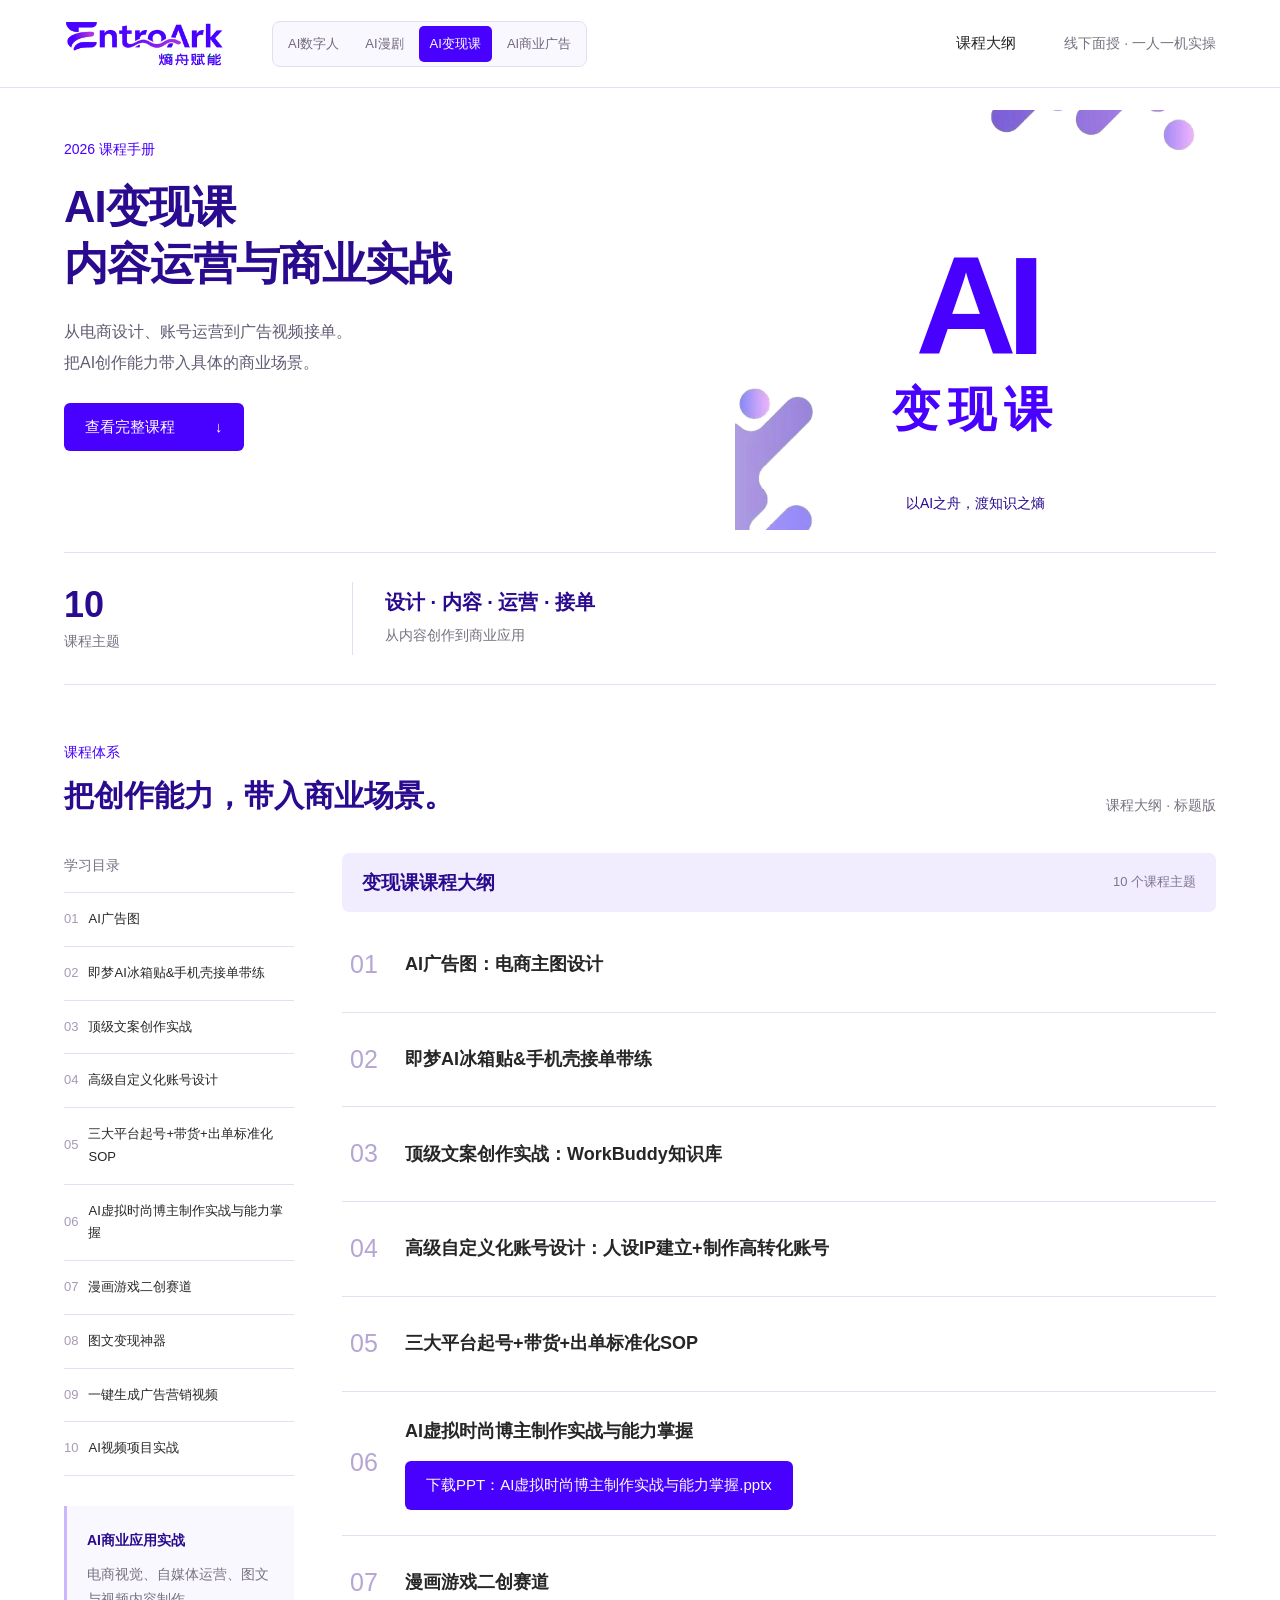
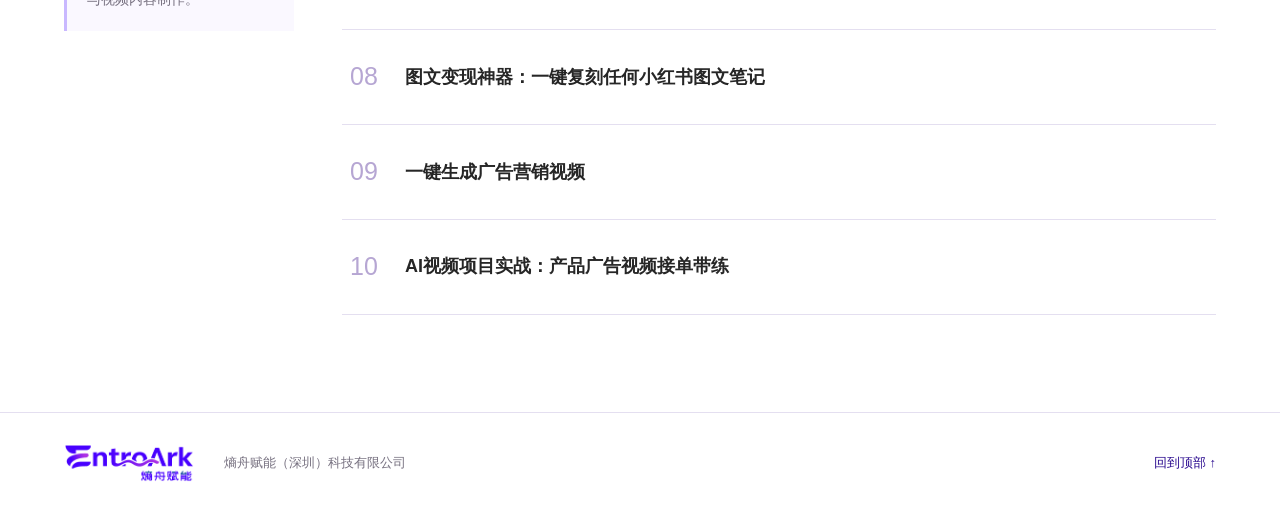
==== commit 28f08eff: "Add AI commercial advertising course category" ====
--- a/bianxian.html
+++ b/bianxian.html
@@ -6,12 +6,12 @@
   <title>AI变现课课程大纲 · 熵舟赋能</title>
   <meta name="description" content="熵舟赋能AI变现课课程大纲，涵盖电商设计、账号运营、图文内容和广告视频接单实战。">
   <link rel="icon" href="data:image/svg+xml,%3Csvg xmlns='http://www.w3.org/2000/svg' viewBox='0 0 32 32'%3E%3Crect width='32' height='32' rx='8' fill='%234800ff'/%3E%3Cpath d='M8 8h16v4H12v3h10v4H12v3h12v4H8z' fill='white'/%3E%3C/svg%3E">
-  <link rel="stylesheet" href="style.css?v=20260918-op">
+  <link rel="stylesheet" href="style.css?v=20261014-ads">
 </head>
 <body class="monetize-page">
   <header class="topbar">
     <a class="brand" href="#top" aria-label="熵舟赋能首页"><img src="logo.png" alt="EntroArk 熵舟赋能"></a>
-    <nav class="course-switcher" aria-label="课程切换"><a href="index.html">AI数字人</a><a href="manju.html">AI漫剧</a><a href="bianxian.html" aria-current="page">AI变现课</a></nav>
+    <nav class="course-switcher" aria-label="课程切换"><a href="index.html">AI数字人</a><a href="manju.html">AI漫剧</a><a href="bianxian.html" aria-current="page">AI变现课</a><a href="guanggao.html">AI商业广告</a></nav>
     <nav class="page-nav" aria-label="本页导航"><a href="#curriculum">课程大纲</a></nav>
     <span class="top-note">线下面授 · 一人一机实操</span>
   </header>
--- a/style.css
+++ b/style.css
@@ -462,3 +462,6 @@
 .lesson-resources{grid-column:1 / -1;padding-top:16px;border-top:1px solid var(--line)}
 
 .course-group>.lesson-resources{padding:16px 20px;margin-bottom:16px;background:var(--pale);border:1px solid var(--line);border-radius:6px}.lesson-resources .primary{white-space:normal;overflow-wrap:anywhere;line-height:1.6}
+
+@media(min-width:641px) and (max-width:1250px){.topbar{gap:16px}.topbar .page-nav{display:none}}
+@media(max-width:640px){.topbar .course-switcher{flex-wrap:wrap}.monetize-page .type-art span{font-size:36px;letter-spacing:4px}}
